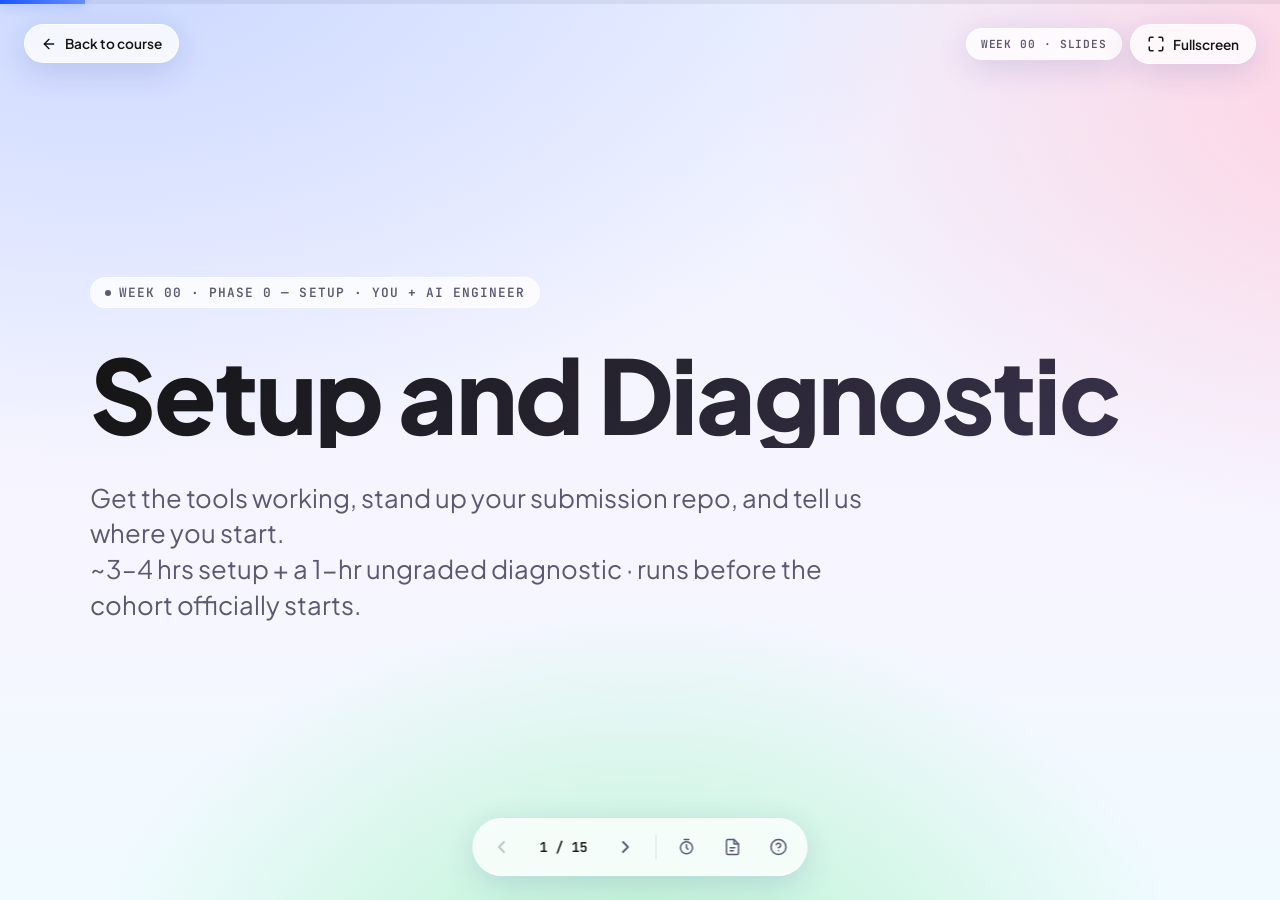
==== slides/week-00.html @ 0e0d4ec9 "Update asset version to 24 across all files for cache busting and enhance token management in auth.j" ====
<!DOCTYPE html>
<html lang="en">
<head>
  <meta charset="UTF-8" />
  <meta name="viewport" content="width=device-width, initial-scale=1.0" />
  <title>Week 0 · Setup and Diagnostic — AI FDE Class</title>
  <link rel="preconnect" href="https://fonts.googleapis.com" />
  <link rel="preconnect" href="https://fonts.gstatic.com" crossorigin />
  <link href="https://fonts.googleapis.com/css2?family=Plus+Jakarta+Sans:wght@200;300;400;500;600;700;800&family=JetBrains+Mono:wght@400;500;600;700&display=swap" rel="stylesheet" />
  <link rel="stylesheet" href="slides.css?v=24" />
</head>
<body data-week-num="0" data-deck-title="Week 00 · Slides">
  <div class="deck">

    <section class="slide title" data-notes="This is the pre-cohort setup session. Keep it calm and practical. The goal is that nobody walks into Week 1 with a broken laptop. Tell them this is the one week where 'I am stuck on install' is exactly the right thing to raise loudly. Have the AI Engineer on the call to unblock environment issues live. Set the expectation: about 3 to 4 hours of setup, plus a 1 hour ungraded diagnostic.">
      <div class="slide-content">
        <span class="eyebrow"><span class="eyebrow-dot"></span> Week 00 · Phase 0 — Setup · You + AI Engineer</span>
        <h1>Setup and Diagnostic</h1>
        <p class="subtitle">Get the tools working, stand up your submission repo, and tell us where you start.</p>
        <p class="subtitle">~3–4 hrs setup + a 1-hr ungraded diagnostic · runs before the cohort officially starts.</p>
      </div>
    </section>

    <section class="slide quote" data-notes="Land this as the framing for the whole course, not just today. An FDE's work is read by people who were not in the room when it was written. That is why we set up a public repo on day zero. Everything you ship this course lands somewhere a reviewer can open without you there. Make the point that setup is not busywork; a broken environment is the single most common way to lose the first real week.">
      <div class="slide-content">
        <span class="eyebrow hook-eyebrow"><span class="eyebrow-dot"></span> The mindset</span>
        <p class="pull-quote">Your work lives in the open, where someone can read it without you in the room.</p>
        <p class="pull-quote-cite">— how an FDE actually ships</p>
      </div>
    </section>

    <section class="slide" data-notes="State what done looks like by the end of Week 0. These are concrete and checkable. Anchor the session on them. Emphasise that this week is deliberately light: we only install what the early weeks need. Conductor, the MCP SDK, the vector store, and N8N come later, just before the weeks that use them, so nobody drowns in setup now.">
      <div class="slide-content">
        <span class="eyebrow">By the end of Week 0</span>
        <h2>You will have</h2>
        <ul class="big-list">
          <li>A public <strong>training-ai-fde</strong> repo that is your submission home for all 12 weeks.</li>
          <li>VS Code as your hub, with Git, Python, and Node pulled in by its extensions and prompts.</li>
          <li>Claude in both surfaces — the <strong>Desktop app</strong> and the <strong>Claude Code extension</strong> — on the program's Claude Pro account.</li>
          <li>Any API key you create in an env var, kept out of version control.</li>
          <li>Your own free Google, AWS, and Cloudflare logins confirmed.</li>
        </ul>
      </div>
    </section>

    <section class="slide" data-notes="Walk the agenda. Total session is short; most of the time is hands-on install with you and the AI Engineer unblocking. Do the repo first because every later step and every weekly submission hangs off it. Save the last 15 minutes for the diagnostic brief and questions.">
      <div class="slide-content">
        <span class="eyebrow">Today</span>
        <h2>Agenda</h2>
        <ol class="numbered-list">
          <li>Your submission repo — public training-ai-fde</li>
          <li>Core tools, installed in order</li>
          <li>Keeping your API key out of git</li>
          <li>What gets provisioned later</li>
          <li>The setup checklist</li>
          <li>The ungraded diagnostic</li>
        </ol>
      </div>
    </section>

    <section class="slide demo" data-notes="Do this live. Create a repo on screen so they can follow exactly. Stress the three settings: the name is exactly training-ai-fde in lowercase, visibility is Public, and tick initialize with a README. Show the resulting URL pattern github.com slash username slash training-ai-fde, and show the example repo akmalakhpah slash training-ai-fde. Remind them to turn on two-factor auth, which GitHub requires. This repo is the single most important thing they leave today with.">
      <div class="slide-content">
        <span class="eyebrow demo-eyebrow"><span class="eyebrow-dot"></span> Live · do it now</span>
        <h2>Step 1 — your submission repo</h2>
        <div class="demo-card">
          <ul class="big-list">
            <li>Account at github.com/signup — professional username, verify your email.</li>
            <li>2FA on: Settings → Password and authentication, via an authenticator app (Authy, Google Authenticator, 1Password).</li>
            <li>github.com/new: name <strong>training-ai-fde</strong> (lowercase), visibility <span class="success">Public</span>, init with a README.</li>
            <li>URL: github.com/&lt;your-username&gt;/training-ai-fde — e.g. github.com/akmalakhpah/training-ai-fde</li>
            <li>Send the program your repo URL in the onboarding form.</li>
          </ul>
        </div>
      </div>
    </section>

    <section class="slide" data-notes="Explain how submission works for the rest of the course. One folder per week keeps twelve weeks of work readable. The README is an index that links to each week. To submit means push the work and share the link, which might be a file, a folder, a pull request, or a release tag depending on the week. If a deliverable is ever genuinely sensitive, they raise it with the team rather than flipping the whole repo private.">
      <div class="slide-content">
        <span class="eyebrow">How you submit, every week</span>
        <h2>One repo, one folder per week</h2>
        <ul class="big-list">
          <li>Folders: week-00, week-01, week-02 … week-12.</li>
          <li>README is the index — link each week from it.</li>
          <li>Submit = push the work, then share the link — a file, a folder, a pull request, or a release tag, as each week specifies.</li>
          <li>Public forces clean commits, readable READMEs, and honest history from day one.</li>
          <li>Sensitive deliverable? Raise it with the team; do not make the repo private.</li>
        </ul>
      </div>
    </section>

    <section class="slide" data-notes="Frame the tool list before the walkthrough. The big idea: you download only TWO apps by hand — VS Code and Claude Desktop. Everything else is pulled in from inside VS Code; its extensions and prompts install Git, Python, and Node, so nobody is chasing installers across five websites. Be clear about who pays for what: the program provides ONE thing — a Claude Pro subscription for the full ~4-month course, which signs them into BOTH Claude Desktop and the Claude Code extension. Everything else is on a free account they create themselves: Google + Gemini, free-tier AWS, free-tier Cloudflare, and (for the API-building weeks) their own free Anthropic API key. Because these are their own accounts there are no central spending caps, so they should stay on free tiers and watch their usage. On Windows, point them at WSL2 for the command-line tools and have the AI Engineer help anyone who needs it.">
      <div class="slide-content">
        <span class="eyebrow">Two apps by hand · VS Code pulls in the rest</span>
        <h2>The Week 0 toolchain</h2>
        <div class="cols">
          <div class="col">
            <h3>You set up (free)</h3>
            <ul>
              <li>VS Code — the hub you download</li>
              <li>Extensions: Claude Code, Python, (Win) WSL</li>
              <li>Git, Python 3.12+, Node — installed via VS Code</li>
              <li>GitHub, Google + Gemini accounts</li>
              <li>Free-tier AWS &amp; Cloudflare</li>
            </ul>
          </div>
          <div class="col">
            <h3 class="success">Program provides</h3>
            <ul>
              <li>Claude Pro account</li>
              <li>For the full course (~4 months)</li>
              <li>Signs you into Claude Desktop + Claude Code</li>
              <li>That's it — everything else is your own free account</li>
            </ul>
          </div>
        </div>
      </div>
    </section>

    <section class="slide demo" data-notes="Install live, in this order, and have everyone verify each step before moving on. VS Code first — open the integrated terminal and add the extensions (Claude Code, Python, WSL on Windows). Claude: download Claude Desktop and sign in with the program Claude Pro account; sign the Claude Code extension into the SAME account (no API key — it authenticates by login), then ask it what files are in the repo. Git: open the Source Control panel and follow the Install Git prompt (macOS pops the Xcode Command Line Tools installer), set user.name and user.email, then sign in to GitHub from VS Code's Accounts menu. Python: open a .py file and let the Python extension install it; python3 --version shows 3.12+. Node: node --version shows v20+. Do not let anyone fall behind silently — call for a thumbs-up after each tool.">
      <div class="slide-content">
        <span class="eyebrow demo-eyebrow"><span class="eyebrow-dot"></span> Live · install in order</span>
        <h2>Step 2 — core tools</h2>
        <div class="demo-card">
          <ol class="numbered-list">
            <li>VS Code → open the integrated terminal (Ctrl+`); add the Claude Code, Python, + (Windows) WSL extensions.</li>
            <li>Claude → install Claude Desktop, sign the Desktop app + Claude Code extension into the Pro account, ask it about your repo.</li>
            <li>Git → Source Control panel's <strong>Install Git</strong> prompt, <span class="code-inline">git config --global user.name / user.email</span>, then Accounts → Sign in to GitHub.</li>
            <li>Python → open a .py file, let the extension install it; <span class="code-inline">python3 --version</span> (3.12+).</li>
            <li>Node → <span class="code-inline">node --version</span> (v20+), <span class="code-inline">npm --version</span>.</li>
          </ol>
        </div>
      </div>
    </section>

    <section class="slide" data-notes="Reinforce the hub idea with the links. You download only TWO apps by hand — VS Code and Claude Desktop. Everything in the right column is pulled in from inside VS Code: Git via the Source Control Install-Git prompt (or Xcode Command Line Tools on macOS), Python via the Python extension, GitHub via the Accounts sign-in. Node is the one runtime without an in-editor prompt, so grab the LTS from nodejs.org or let Claude Code install it from the terminal. The Anthropic API key is later, only for the API-building weeks. These same URLs are in the week-0 detail doc.">
      <div class="slide-content">
        <span class="eyebrow">Two by hand · the rest via VS Code</span>
        <h2>Where to get each tool</h2>
        <div class="cols">
          <div class="col">
            <h3>Download yourself</h3>
            <ul>
              <li>VS Code — code.visualstudio.com/download</li>
              <li>Claude Desktop — claude.ai/download</li>
              <li>Node.js LTS v20+ — nodejs.org/en/download</li>
              <li>Anthropic API (later) — console.anthropic.com</li>
            </ul>
          </div>
          <div class="col">
            <h3 class="success">Pulled in by VS Code</h3>
            <ul>
              <li>Claude Code — Extensions panel, sign in</li>
              <li>Git — Source Control → Install Git prompt</li>
              <li>Python 3.12+ — the Python extension installs it</li>
              <li>GitHub — Accounts menu → Sign in to GitHub</li>
            </ul>
          </div>
        </div>
      </div>
    </section>

    <section class="slide" data-notes="This is a real FDE habit, not a formality. Claude Code itself needs no key — it logs in with the Claude Pro account. But the API-building weeks need an Anthropic API key, which each intern creates on their own free Anthropic account, and a leaked key is a security and cost problem on their own bill. Show them how to put any key in an environment variable: export ANTHROPIC_API_KEY in zshrc on macOS, or System Environment Variables on Windows. Make the rule blunt: a key committed to a public repo is a setup failure. If it ever lands in git history, tell the team and rotate immediately. This pairs with the public repo: public plus a committed key equals a leak.">
      <div class="slide-content">
        <span class="eyebrow">Do not leak your key</span>
        <h2>Secrets stay out of git</h2>
        <ul class="big-list">
          <li>Claude Code needs no key — it logs in with your Claude Pro account.</li>
          <li>API-building weeks only: make your own free key at console.anthropic.com, store it in an env var, never in a file.</li>
          <li>macOS: <span class="code-inline">export ANTHROPIC_API_KEY="..."</span> in ~/.zshrc; verify <span class="code-inline">echo $ANTHROPIC_API_KEY</span>.</li>
          <li>Windows: System → Environment Variables (or setx).</li>
          <li class="danger">A key committed to a public repo is a setup failure.</li>
          <li>If it lands in git history: rotate the key immediately, tell the team.</li>
        </ul>
      </div>
    </section>

    <section class="slide" data-notes="These are accounts the interns create themselves — the program does not provision them, so there are no central spending caps; stay on the free tiers and watch your own usage. Google: a free personal Google account is fine; confirm Docs, Sheets, and Slides open and Gemini is in the side panel — used from Week 2 for the non-technical data view and heavily from Week 8 onward. AWS and Cloudflare: just confirm you can log in now; the AWS CLI and Wrangler come later. They build on only one of the two for Week 3, their choice, but should create and log into both today. Finally, confirm the Week 1 training repo clones so access problems surface now, not on Day 1.">
      <div class="slide-content">
        <span class="eyebrow">Create these yourself · free tiers</span>
        <h2>Your own accounts</h2>
        <div class="cols">
          <div class="col">
            <h3>Google + Gemini</h3>
            <ul>
              <li>A free Google account is fine.</li>
              <li>Docs, Sheets, Slides open; Gemini in the side panel.</li>
              <li>Used from Week 2, heavily from Week 8.</li>
            </ul>
          </div>
          <div class="col">
            <h3>AWS · Cloudflare · repo</h3>
            <ul>
              <li>AWS — console.aws.amazon.com (free tier).</li>
              <li>Cloudflare — dash.cloudflare.com (free tier).</li>
              <li>Build on only one for Week 3 — log into both now.</li>
              <li>Confirm the Week 1 training repo clones.</li>
            </ul>
          </div>
        </div>
      </div>
    </section>

    <section class="slide" data-notes="Set expectations about what they should NOT install today. To keep Week 0 light, three things arrive just before they are needed: the vector store before Week 5, Conductor and the MCP SDK before Week 6, and N8N before Week 7. If an eager intern installs N8N now, it is wasted effort and may drift out of date. The principle mirrors the course design: tools are introduced in sequence, not all at once.">
      <div class="slide-content">
        <span class="eyebrow">Not yet — on purpose</span>
        <h2>Provisioned later</h2>
        <div class="cols">
          <div class="col">
            <h3>Comes later</h3>
            <ul>
              <li>Vector store → before Week 5</li>
              <li>Conductor + MCP SDK → before Week 6</li>
              <li>N8N → before Week 7</li>
            </ul>
          </div>
          <div class="col">
            <h3>Why</h3>
            <ul>
              <li>Keeps Week 0 light.</li>
              <li>Tools land when you have real work for them.</li>
              <li>Nothing drifts out of date before you use it.</li>
            </ul>
          </div>
        </div>
      </div>
    </section>

    <section class="slide" data-notes="Walk the checklist as a self-service gate. Anyone who can tick every box is ready for Week 1. Ask each intern to verify by running the check, not by assuming. The most common silent failures are: repo accidentally private, GitHub sign-in not actually completed in VS Code, and Node missing so the Claude Code engine will not run. Confirm your own free logins to Google + Gemini, AWS, and Cloudflare now, even though the heavy use comes later, so access problems surface today.">
      <div class="slide-content">
        <span class="eyebrow">Are you ready for Week 1?</span>
        <h2>Setup checklist</h2>
        <ul class="big-list">
          <li>Public training-ai-fde repo, README + week folders, URL sent.</li>
          <li>VS Code installed; Git, GitHub sign-in, Python 3.12+, Node v20+ verified.</li>
          <li>Claude Desktop + Claude Code extension signed in with your Claude Pro account; Claude Code answers about your repo.</li>
          <li>Your own free Google + Gemini, AWS, and Cloudflare logins confirmed.</li>
          <li>Week 1 training repo clones successfully.</li>
          <li>Later, when a week needs the Claude API: your own Anthropic key in an env var, not committed.</li>
        </ul>
      </div>
    </section>

    <section class="slide" data-notes="Brief the diagnostic. Stress hard that it is ungraded calibration, not a gate. We use it to see where the cohort really starts so the early weeks can flex. It is a short coding warm-up plus two or three questions on GitHub, the command line, and reading an unfamiliar function. They commit it to a week-00 folder and share the link, which exercises the whole setup-to-submission loop once before Week 1 depends on it. Reassure the nervous ones: getting things wrong here costs nothing and helps us teach better.">
      <div class="slide-content">
        <span class="eyebrow">About 1 hour · ungraded</span>
        <h2>The diagnostic</h2>
        <ul class="big-list">
          <li>A small coding warm-up: a function plus a couple of test cases.</li>
          <li>A GitHub operation: branch and commit.</li>
          <li>A command-line task: navigate, run a script, read an env var.</li>
          <li>Read an unfamiliar function: what it does, what would break it.</li>
          <li>Commit to <strong>week-00/</strong> and share the link.</li>
        </ul>
      </div>
    </section>

    <section class="slide recap" data-notes="Recap in three lines and send them off with momentum. Reinforce: the repo is the spine of the whole course, a clean environment protects your first real week, and the diagnostic just helps us meet you where you are. Tell them exactly when Week 1 opens and that the AI Engineer is available between now and then for any install they could not finish. Then preview Week 1 so they arrive ready.">
      <div class="slide-content">
        <span class="eyebrow recap-eyebrow"><span class="eyebrow-dot"></span> Recap</span>
        <h2>If you remember three things</h2>
        <div class="recap-card">
          <ul class="big-list">
            <li>Your public training-ai-fde repo is where every week is submitted.</li>
            <li>A verified environment is what protects your first real week.</li>
            <li>The diagnostic is calibration — it cannot hurt you.</li>
          </ul>
          <div class="next-up">
            <div>
              <div class="label">Next week</div>
              <div class="title">Week 01 · From Coursework to Production — how code actually ships and survives.</div>
            </div>
          </div>
        </div>
      </div>
    </section>

  </div>
  <script src="../config.js?v=24"></script>
  <script src="slides.js?v=24"></script>
</body>
</html>
---- slides/slides.css ----
/* =========================================================
   Slide deck — Glassmorphism, fullscreen-friendly
   ========================================================= */

:root {
  --color-primary: #1856FF;
  --color-primary-soft: rgba(24, 86, 255, 0.14);
  --color-primary-glow: rgba(24, 86, 255, 0.4);
  --color-secondary: #3A344E;
  --color-success: #07CA6B;
  --color-warning: #E89558;
  --color-danger: #EA2143;
  --color-surface: #FFFFFF;
  --color-text: #141414;
  --color-text-muted: #5B5870;
  --color-text-subtle: #8A879A;

  --glass-bg: rgba(255, 255, 255, 0.55);
  --glass-bg-strong: rgba(255, 255, 255, 0.78);
  --glass-bg-soft: rgba(255, 255, 255, 0.35);
  --glass-border: rgba(255, 255, 255, 0.7);
  --glass-shadow: 0 8px 32px rgba(31, 38, 135, 0.14);
  --glass-shadow-lg: 0 16px 48px rgba(31, 38, 135, 0.2);
  --glass-blur: 22px;

  --radius-sm: 4px;
  --radius-md: 8px;
  --radius-lg: 16px;
  --radius-xl: 24px;
  --radius-pill: 999px;

  --font-sans: "Plus Jakarta Sans", -apple-system, BlinkMacSystemFont, "Segoe UI", sans-serif;
  --font-mono: "JetBrains Mono", ui-monospace, SFMono-Regular, Menlo, monospace;

  --ease-out: cubic-bezier(0.22, 1, 0.36, 1);
}

/* Base */

*,
*::before,
*::after {
  box-sizing: border-box;
}

html,
body {
  margin: 0;
  padding: 0;
  width: 100%;
  height: 100%;
  overflow: hidden;
  font-family: var(--font-sans);
  color: var(--color-text);
  -webkit-font-smoothing: antialiased;
  -moz-osx-font-smoothing: grayscale;
}

body {
  background:
    radial-gradient(1400px 900px at 8% -8%, #c9d6ff 0%, transparent 60%),
    radial-gradient(1200px 800px at 110% 10%, #ffd2e2 0%, transparent 55%),
    radial-gradient(1000px 700px at 50% 110%, #b8f3d0 0%, transparent 55%),
    linear-gradient(180deg, #eef2ff 0%, #f7f5ff 60%, #f0fbff 100%);
  background-attachment: fixed;
}

/* =========================================================
   Deck container + slides
   ========================================================= */

.deck {
  position: relative;
  width: 100vw;
  height: 100vh;
  overflow: hidden;
  transition: height 240ms var(--ease-out);
}

body.notes-visible .deck {
  height: 70vh;
}

.slide {
  position: absolute;
  inset: 0;
  display: flex;
  align-items: center;
  justify-content: center;
  padding: clamp(2rem, 5vw, 5rem);
  opacity: 0;
  visibility: hidden;
  transform: translateY(8px);
  transition: opacity 280ms var(--ease-out), transform 280ms var(--ease-out), visibility 0s linear 280ms;
  overflow: auto;
}

.slide.active {
  opacity: 1;
  visibility: visible;
  transform: translateY(0);
  transition: opacity 320ms var(--ease-out), transform 320ms var(--ease-out), visibility 0s linear 0s;
}

.slide-content {
  width: 100%;
  max-width: 1100px;
  margin: 0 auto;
}

/* Eyebrow label */

.eyebrow {
  display: inline-flex;
  align-items: center;
  gap: 8px;
  padding: 6px 14px;
  border-radius: var(--radius-pill);
  background: var(--glass-bg-strong);
  -webkit-backdrop-filter: blur(var(--glass-blur));
  backdrop-filter: blur(var(--glass-blur));
  border: 1px solid var(--glass-border);
  font-family: var(--font-mono);
  font-size: clamp(0.7rem, 1vw, 0.85rem);
  text-transform: uppercase;
  letter-spacing: 0.08em;
  color: var(--color-text-muted);
  font-weight: 600;
  margin-bottom: clamp(1rem, 2.5vw, 2rem);
}

.eyebrow.demo-eyebrow {
  background: linear-gradient(135deg, var(--color-warning), #ffb37a);
  color: white;
  border-color: transparent;
}

.eyebrow.recap-eyebrow {
  background: linear-gradient(135deg, var(--color-success), #4be09a);
  color: white;
  border-color: transparent;
}

.eyebrow.hook-eyebrow {
  background: linear-gradient(135deg, var(--color-primary), #6a8dff);
  color: white;
  border-color: transparent;
}

.eyebrow-dot {
  width: 6px;
  height: 6px;
  border-radius: 50%;
  background: currentColor;
}

/* Typography */

.slide h1 {
  font-size: clamp(2.5rem, 6vw, 5rem);
  font-weight: 800;
  line-height: 1.05;
  margin: 0 0 clamp(0.75rem, 2vw, 1.5rem);
  letter-spacing: -0.02em;
  background: linear-gradient(135deg, var(--color-text) 0%, var(--color-secondary) 100%);
  -webkit-background-clip: text;
  background-clip: text;
  -webkit-text-fill-color: transparent;
}

.slide h2 {
  font-size: clamp(1.75rem, 4vw, 3.25rem);
  font-weight: 700;
  line-height: 1.1;
  margin: 0 0 clamp(1rem, 2.5vw, 2rem);
  letter-spacing: -0.015em;
  color: var(--color-text);
}

.slide h3 {
  font-size: clamp(1.25rem, 2.4vw, 1.75rem);
  font-weight: 700;
  margin: 0 0 0.5rem;
  color: var(--color-text);
}

.slide p {
  font-size: clamp(1.05rem, 1.6vw, 1.4rem);
  line-height: 1.55;
  color: var(--color-text);
  margin: 0 0 1rem;
}

.slide .subtitle {
  font-size: clamp(1.2rem, 2vw, 1.75rem);
  color: var(--color-text-muted);
  font-weight: 400;
  line-height: 1.4;
  max-width: 800px;
  margin: 0;
}

/* Title slide */

.slide.title {
  text-align: left;
}

.slide.title h1 {
  font-size: clamp(3rem, 8vw, 6.5rem);
  margin-bottom: clamp(1rem, 2.5vw, 2rem);
}

/* Lists */

.big-list {
  list-style: none;
  padding: 0;
  margin: 0;
  display: flex;
  flex-direction: column;
  gap: clamp(0.5rem, 1.5vw, 1rem);
}

.big-list li {
  font-size: clamp(1.1rem, 2vw, 1.65rem);
  line-height: 1.4;
  padding: clamp(0.75rem, 1.5vw, 1.25rem) clamp(1rem, 2vw, 1.5rem);
  padding-left: clamp(2.25rem, 4vw, 3.25rem);
  border-radius: var(--radius-md);
  background: var(--glass-bg);
  -webkit-backdrop-filter: blur(var(--glass-blur));
  backdrop-filter: blur(var(--glass-blur));
  border: 1px solid var(--glass-border);
  color: var(--color-text);
  position: relative;
}

.big-list li::before {
  content: "";
  position: absolute;
  left: clamp(1rem, 2vw, 1.5rem);
  top: clamp(1.3rem, 2.5vw, 2.05rem);
  width: 8px;
  height: 8px;
  border-radius: 50%;
  background: var(--color-primary);
  box-shadow: 0 0 12px var(--color-primary-glow);
}

.numbered-list {
  list-style: none;
  padding: 0;
  margin: 0;
  counter-reset: step;
  display: flex;
  flex-direction: column;
  gap: clamp(0.5rem, 1.5vw, 1rem);
}

.numbered-list li {
  counter-increment: step;
  font-size: clamp(1.05rem, 1.8vw, 1.5rem);
  line-height: 1.45;
  padding: clamp(0.75rem, 1.5vw, 1.25rem) clamp(1rem, 2vw, 1.5rem) clamp(0.75rem, 1.5vw, 1.25rem) clamp(3.25rem, 6vw, 4.5rem);
  border-radius: var(--radius-md);
  background: var(--glass-bg);
  -webkit-backdrop-filter: blur(var(--glass-blur));
  backdrop-filter: blur(var(--glass-blur));
  border: 1px solid var(--glass-border);
  position: relative;
}

.numbered-list li::before {
  content: counter(step, decimal-leading-zero);
  position: absolute;
  left: clamp(1rem, 2vw, 1.5rem);
  top: 50%;
  transform: translateY(-50%);
  font-family: var(--font-mono);
  font-weight: 700;
  font-size: clamp(1rem, 1.6vw, 1.35rem);
  color: var(--color-primary);
}

/* Two columns */

.cols {
  display: grid;
  grid-template-columns: 1fr 1fr;
  gap: clamp(1rem, 2.5vw, 2rem);
}

.col {
  padding: clamp(1.25rem, 2.5vw, 2rem);
  border-radius: var(--radius-lg);
  background: var(--glass-bg);
  -webkit-backdrop-filter: blur(var(--glass-blur));
  backdrop-filter: blur(var(--glass-blur));
  border: 1px solid var(--glass-border);
  box-shadow: var(--glass-shadow);
}

.col h3 {
  color: var(--color-primary);
  margin-bottom: clamp(0.75rem, 1.5vw, 1.25rem);
  font-family: var(--font-mono);
  font-size: clamp(0.85rem, 1.4vw, 1rem);
  text-transform: uppercase;
  letter-spacing: 0.06em;
}

.col h3.danger {
  color: var(--color-danger);
}

.col h3.success {
  color: var(--color-success);
}

.col ul {
  list-style: none;
  padding: 0;
  margin: 0;
}

.col ul li {
  font-size: clamp(0.95rem, 1.5vw, 1.2rem);
  line-height: 1.5;
  padding: 0.5rem 0 0.5rem 1.25rem;
  position: relative;
  border-bottom: 1px solid rgba(0, 0, 0, 0.06);
}

.col ul li:last-child {
  border-bottom: none;
}

.col ul li::before {
  content: "→";
  position: absolute;
  left: 0;
  color: var(--color-primary);
  font-weight: 700;
}

/* Pull quote */

.slide.quote .slide-content {
  text-align: center;
}

.pull-quote {
  font-size: clamp(2rem, 5vw, 4rem);
  font-weight: 700;
  line-height: 1.2;
  letter-spacing: -0.02em;
  margin: 0 auto;
  max-width: 1000px;
  background: linear-gradient(135deg, var(--color-primary) 0%, var(--color-secondary) 100%);
  -webkit-background-clip: text;
  background-clip: text;
  -webkit-text-fill-color: transparent;
}

.pull-quote-cite {
  font-family: var(--font-mono);
  font-size: clamp(0.85rem, 1.2vw, 1rem);
  text-transform: uppercase;
  letter-spacing: 0.08em;
  color: var(--color-text-subtle);
  margin-top: clamp(1.5rem, 3vw, 2.5rem);
}

/* Stat callouts */

.stat-grid {
  display: grid;
  grid-template-columns: repeat(3, 1fr);
  gap: clamp(0.75rem, 2vw, 1.5rem);
  margin-top: clamp(1rem, 2vw, 1.5rem);
}

.stat {
  padding: clamp(1rem, 2vw, 1.5rem);
  border-radius: var(--radius-lg);
  background: var(--glass-bg);
  -webkit-backdrop-filter: blur(var(--glass-blur));
  backdrop-filter: blur(var(--glass-blur));
  border: 1px solid var(--glass-border);
  text-align: center;
}

.stat-value {
  font-family: var(--font-mono);
  font-size: clamp(2rem, 5vw, 3.5rem);
  font-weight: 700;
  color: var(--color-primary);
  line-height: 1;
  margin: 0 0 0.5rem;
}

.stat-label {
  font-size: clamp(0.85rem, 1.4vw, 1.1rem);
  color: var(--color-text-muted);
  margin: 0;
}

/* Code / demo */

.slide.demo {
  background: linear-gradient(180deg, transparent 0%, rgba(232, 149, 88, 0.06) 100%);
}

.demo-card {
  padding: clamp(1.5rem, 3vw, 2.5rem);
  border-radius: var(--radius-xl);
  background: var(--glass-bg-strong);
  -webkit-backdrop-filter: blur(var(--glass-blur));
  backdrop-filter: blur(var(--glass-blur));
  border: 1px solid var(--glass-border);
  box-shadow: var(--glass-shadow-lg);
}

.code-block {
  font-family: var(--font-mono);
  font-size: clamp(0.85rem, 1.4vw, 1.15rem);
  background: rgba(20, 20, 30, 0.92);
  color: #e5e9ff;
  padding: clamp(1rem, 2vw, 1.5rem);
  border-radius: var(--radius-md);
  overflow-x: auto;
  line-height: 1.55;
  margin: 0;
  white-space: pre;
}

/* Inline code — for short commands sitting inside a sentence/bullet */
.code-inline {
  font-family: var(--font-mono);
  font-size: 0.85em;
  background: rgba(20, 20, 30, 0.9);
  color: #e5e9ff;
  padding: 0.1em 0.45em;
  border-radius: 6px;
  white-space: nowrap;
}

/* Click-to-copy affordance — every code element is copyable */
.code-inline,
.code-block {
  cursor: pointer;
  transition: background 0.12s ease, box-shadow 0.12s ease;
}

.code-inline:hover {
  background: rgba(45, 45, 64, 0.95);
}

.code-block:hover {
  background: rgba(30, 30, 46, 0.96);
}

.code-inline.copied,
.code-block.copied {
  box-shadow: 0 0 0 2px var(--color-success);
}

.copy-toast {
  position: fixed;
  z-index: 1000;
  transform: translate(-50%, -130%);
  background: var(--color-success);
  color: #04200f;
  font-family: var(--font-sans);
  font-size: 0.78rem;
  font-weight: 700;
  letter-spacing: 0.01em;
  padding: 4px 10px;
  border-radius: 8px;
  white-space: nowrap;
  pointer-events: none;
  opacity: 0;
  box-shadow: 0 6px 20px rgba(0, 0, 0, 0.3);
  transition: opacity 0.15s ease, transform 0.15s ease;
}

.copy-toast.visible {
  opacity: 1;
  transform: translate(-50%, -160%);
}

/* Recap card */

.slide.recap {
  background: linear-gradient(180deg, transparent 0%, rgba(7, 202, 107, 0.05) 100%);
}

.recap-card {
  padding: clamp(1.5rem, 3vw, 2.5rem);
  border-radius: var(--radius-xl);
  background: var(--glass-bg-strong);
  -webkit-backdrop-filter: blur(var(--glass-blur));
  backdrop-filter: blur(var(--glass-blur));
  border: 1px solid var(--glass-border);
  box-shadow: var(--glass-shadow-lg);
}

.next-up {
  margin-top: clamp(1rem, 2vw, 1.5rem);
  padding: clamp(1rem, 2vw, 1.5rem);
  border-radius: var(--radius-lg);
  background: var(--color-primary);
  color: white;
  display: flex;
  align-items: center;
  gap: 1rem;
  box-shadow: 0 8px 24px var(--color-primary-glow);
}

.next-up .label {
  font-family: var(--font-mono);
  font-size: clamp(0.7rem, 1vw, 0.85rem);
  text-transform: uppercase;
  letter-spacing: 0.08em;
  opacity: 0.85;
}

.next-up .title {
  font-size: clamp(1rem, 1.8vw, 1.4rem);
  font-weight: 700;
}

/* =========================================================
   Top progress bar
   ========================================================= */

.progress-bar {
  position: fixed;
  top: 0;
  left: 0;
  right: 0;
  height: 4px;
  background: rgba(0, 0, 0, 0.06);
  z-index: 20;
}

.progress-fill {
  height: 100%;
  background: linear-gradient(90deg, var(--color-primary), #6a8dff);
  transition: width 280ms var(--ease-out);
  box-shadow: 0 0 12px var(--color-primary-glow);
}

/* =========================================================
   Controls bar (bottom)
   ========================================================= */

.controls {
  position: fixed;
  bottom: clamp(1rem, 2vw, 1.5rem);
  left: 50%;
  transform: translateX(-50%);
  display: flex;
  align-items: center;
  gap: 6px;
  padding: 8px;
  background: var(--glass-bg-strong);
  -webkit-backdrop-filter: blur(var(--glass-blur));
  backdrop-filter: blur(var(--glass-blur));
  border: 1px solid var(--glass-border);
  border-radius: var(--radius-pill);
  box-shadow: var(--glass-shadow);
  z-index: 25;
}

.ctrl-btn {
  width: 40px;
  height: 40px;
  border-radius: 50%;
  border: none;
  background: transparent;
  color: var(--color-text-muted);
  display: grid;
  place-items: center;
  cursor: pointer;
  transition: all 160ms var(--ease-out);
}

.ctrl-btn:hover {
  background: var(--color-primary-soft);
  color: var(--color-primary);
}

.ctrl-btn:disabled {
  opacity: 0.35;
  cursor: not-allowed;
}

.ctrl-btn:disabled:hover {
  background: transparent;
  color: var(--color-text-muted);
}

.ctrl-btn.active {
  background: var(--color-primary);
  color: white;
  box-shadow: 0 4px 12px var(--color-primary-glow);
}

.counter {
  font-family: var(--font-mono);
  font-size: 0.85rem;
  font-weight: 600;
  color: var(--color-text);
  padding: 0 12px;
  min-width: 60px;
  text-align: center;
}

.ctrl-divider {
  width: 1px;
  height: 24px;
  background: rgba(0, 0, 0, 0.1);
  margin: 0 4px;
}

/* =========================================================
   Top corner controls (back link, fullscreen)
   ========================================================= */

.top-corner {
  position: fixed;
  top: clamp(1rem, 2vw, 1.5rem);
  display: flex;
  align-items: center;
  gap: 8px;
  z-index: 25;
}

.top-corner.left {
  left: clamp(1rem, 2vw, 1.5rem);
}

.top-corner.right {
  right: clamp(1rem, 2vw, 1.5rem);
}

.corner-btn {
  display: inline-flex;
  align-items: center;
  gap: 8px;
  padding: 10px 16px;
  border-radius: var(--radius-pill);
  background: var(--glass-bg-strong);
  -webkit-backdrop-filter: blur(var(--glass-blur));
  backdrop-filter: blur(var(--glass-blur));
  border: 1px solid var(--glass-border);
  font-family: var(--font-sans);
  font-size: 0.85rem;
  font-weight: 600;
  color: var(--color-text);
  text-decoration: none;
  cursor: pointer;
  transition: all 160ms var(--ease-out);
  box-shadow: var(--glass-shadow);
}

.corner-btn:hover {
  background: white;
  transform: translateY(-1px);
  box-shadow: var(--glass-shadow-lg);
}

.deck-badge {
  display: inline-flex;
  align-items: center;
  gap: 8px;
  padding: 8px 14px;
  border-radius: var(--radius-pill);
  background: var(--glass-bg-strong);
  -webkit-backdrop-filter: blur(var(--glass-blur));
  backdrop-filter: blur(var(--glass-blur));
  border: 1px solid var(--glass-border);
  font-family: var(--font-mono);
  font-size: 0.7rem;
  font-weight: 600;
  text-transform: uppercase;
  letter-spacing: 0.08em;
  color: var(--color-text-muted);
  box-shadow: var(--glass-shadow);
}

/* =========================================================
   Speaker notes panel
   ========================================================= */

.notes-panel {
  position: fixed;
  bottom: 0;
  left: 0;
  right: 0;
  height: 30vh;
  padding: clamp(1.5rem, 3vw, 2.5rem) clamp(2rem, 5vw, 4rem) clamp(5rem, 6vw, 6rem);
  background: rgba(20, 20, 30, 0.96);
  -webkit-backdrop-filter: blur(20px);
  backdrop-filter: blur(20px);
  color: #e5e9ff;
  transform: translateY(100%);
  transition: transform 280ms var(--ease-out);
  z-index: 22;
  overflow-y: auto;
  border-top: 1px solid rgba(255, 255, 255, 0.1);
}

body.notes-visible .notes-panel {
  transform: translateY(0);
}

.notes-eyebrow {
  font-family: var(--font-mono);
  font-size: 0.7rem;
  text-transform: uppercase;
  letter-spacing: 0.08em;
  color: #8a8aaa;
  margin-bottom: 0.75rem;
}

.notes-content {
  font-size: clamp(0.95rem, 1.3vw, 1.1rem);
  line-height: 1.6;
  color: #e5e9ff;
}

.notes-content p {
  margin: 0 0 0.5rem;
  color: inherit;
  font-size: inherit;
}

.notes-empty {
  color: #6a6a8a;
  font-style: italic;
}

/* =========================================================
   Timer panel
   ========================================================= */

.timer-display {
  position: fixed;
  top: clamp(1rem, 2vw, 1.5rem);
  left: 50%;
  transform: translateX(-50%);
  padding: 8px 16px;
  border-radius: var(--radius-pill);
  background: var(--color-primary);
  color: white;
  font-family: var(--font-mono);
  font-size: 0.85rem;
  font-weight: 700;
  box-shadow: 0 4px 12px var(--color-primary-glow);
  z-index: 25;
  display: none;
}

.timer-display.visible {
  display: block;
}

/* =========================================================
   Help overlay
   ========================================================= */

.help-overlay {
  position: fixed;
  inset: 0;
  background: rgba(20, 20, 30, 0.7);
  -webkit-backdrop-filter: blur(8px);
  backdrop-filter: blur(8px);
  display: none;
  align-items: center;
  justify-content: center;
  z-index: 30;
  padding: 2rem;
}

.help-overlay.visible {
  display: flex;
}

.help-card {
  background: white;
  border-radius: var(--radius-xl);
  padding: 2rem 2.5rem;
  max-width: 480px;
  width: 100%;
  box-shadow: var(--glass-shadow-lg);
}

.help-card h3 {
  margin: 0 0 1.5rem;
  font-size: 1.5rem;
  font-weight: 700;
}

.help-card dl {
  margin: 0;
  display: grid;
  grid-template-columns: auto 1fr;
  gap: 0.75rem 1.5rem;
}

.help-card dt {
  font-family: var(--font-mono);
  font-size: 0.85rem;
  font-weight: 700;
  color: var(--color-primary);
  padding: 4px 10px;
  background: var(--color-primary-soft);
  border-radius: var(--radius-sm);
  justify-self: start;
}

.help-card dd {
  margin: 0;
  font-size: 0.95rem;
  color: var(--color-text-muted);
  align-self: center;
}

.help-card-close {
  margin-top: 1.5rem;
  padding: 10px 20px;
  background: var(--color-primary);
  color: white;
  border: none;
  border-radius: var(--radius-md);
  font-weight: 600;
  cursor: pointer;
  width: 100%;
}

/* =========================================================
   Schedule gate — when a deck's week is locked
   ========================================================= */

.gate-slide {
  display: flex;
  align-items: center;
  justify-content: center;
}

.gate-content {
  text-align: center;
  max-width: 720px;
}

.gate-icon {
  width: 112px;
  height: 112px;
  border-radius: 50%;
  margin: 0 auto clamp(1.25rem, 2.5vw, 2rem);
  background: linear-gradient(135deg, var(--color-primary-soft), rgba(106, 141, 255, 0.16));
  display: grid;
  place-items: center;
  color: var(--color-primary);
  box-shadow: inset 0 0 0 1px var(--glass-border);
}

.gate-content h1 {
  font-size: clamp(2rem, 4.5vw, 3.5rem);
}

.gate-date-line {
  display: inline-flex;
  align-items: center;
  gap: 10px;
  padding: 10px 18px;
  border-radius: var(--radius-pill);
  background: var(--glass-bg-strong);
  -webkit-backdrop-filter: blur(var(--glass-blur));
  backdrop-filter: blur(var(--glass-blur));
  border: 1px solid var(--glass-border);
  font-family: var(--font-mono);
  font-size: clamp(0.85rem, 1.2vw, 1rem);
  color: var(--color-text-muted);
  margin: clamp(1rem, 2vw, 1.5rem) auto;
}

.gate-date-line strong {
  color: var(--color-text);
  font-weight: 700;
}

.gate-back-btn {
  display: inline-flex;
  align-items: center;
  gap: 10px;
  margin-top: clamp(1.5rem, 3vw, 2rem);
  padding: 12px 24px;
  border-radius: var(--radius-pill);
  background: var(--color-primary);
  color: white;
  text-decoration: none;
  font-weight: 600;
  font-size: clamp(0.875rem, 1.2vw, 1rem);
  box-shadow: 0 4px 16px var(--color-primary-glow);
  transition: transform 160ms var(--ease-out), box-shadow 160ms var(--ease-out);
}

.gate-back-btn:hover {
  transform: translateY(-1px);
  box-shadow: 0 8px 24px var(--color-primary-glow);
  color: white;
}

/* Focus visible */
:focus-visible {
  outline: 2px solid var(--color-primary);
  outline-offset: 3px;
}

/* Mobile/small screens */
@media (max-width: 768px) {
  .cols,
  .stat-grid {
    grid-template-columns: 1fr;
  }

  .top-corner .corner-btn span {
    display: none;
  }
}

@media (prefers-reduced-motion: reduce) {
  *,
  *::before,
  *::after {
    transition: none !important;
  }
}
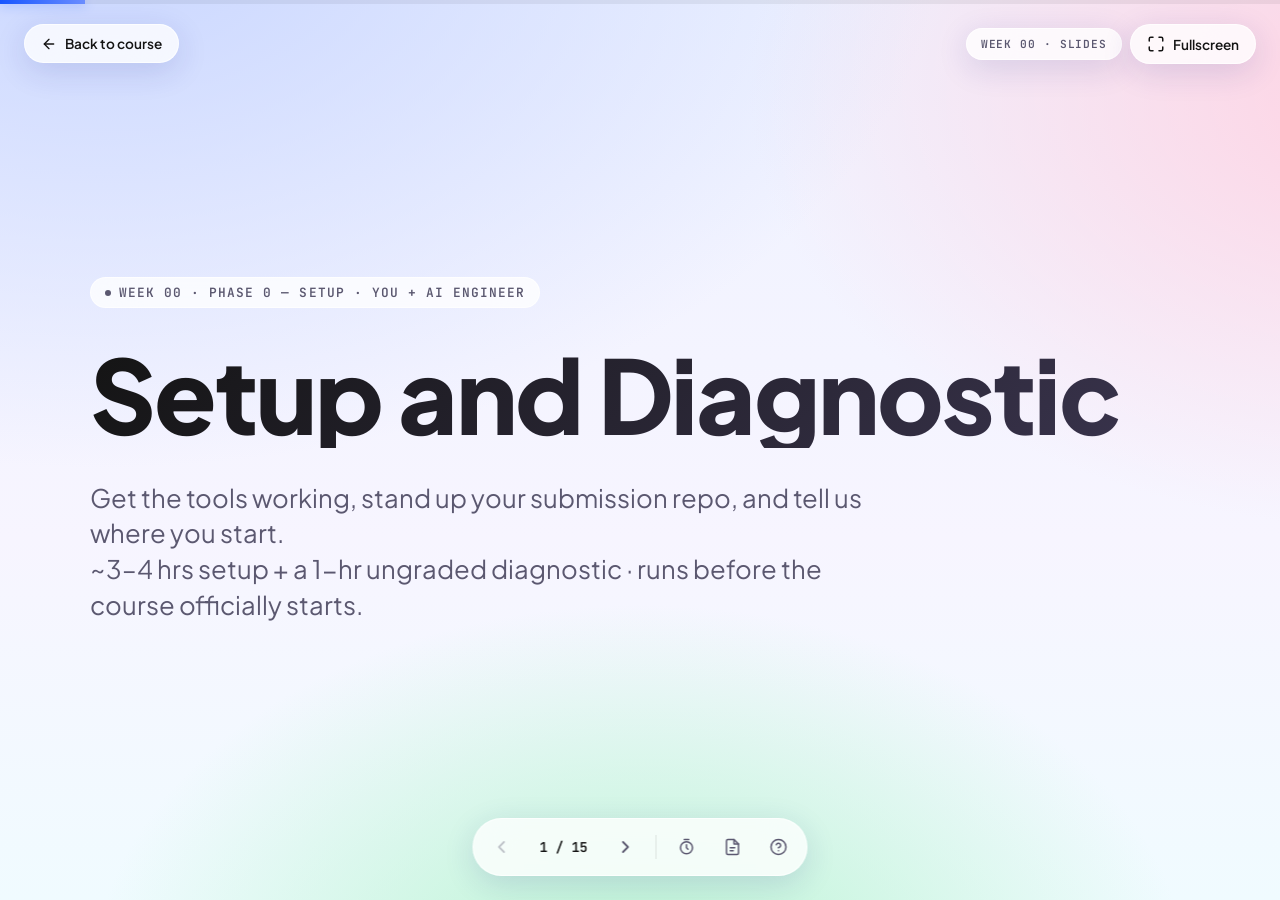
==== commit 4050aa68: "Refactor weekly details to enhance clarity and engagement - Updated language throughout the week doc" ====
--- a/slides/week-00.html
+++ b/slides/week-00.html
@@ -7,21 +7,22 @@
   <link rel="preconnect" href="https://fonts.googleapis.com" />
   <link rel="preconnect" href="https://fonts.gstatic.com" crossorigin />
   <link href="https://fonts.googleapis.com/css2?family=Plus+Jakarta+Sans:wght@200;300;400;500;600;700;800&family=JetBrains+Mono:wght@400;500;600;700&display=swap" rel="stylesheet" />
-  <link rel="stylesheet" href="slides.css?v=24" />
+  <script src="../version.js"></script>
+  <script>document.write('<link rel="stylesheet" href="slides.css?v=' + ASSET_V + '">');</script>
 </head>
 <body data-week-num="0" data-deck-title="Week 00 · Slides">
   <div class="deck">
 
-    <section class="slide title" data-notes="This is the pre-cohort setup session. Keep it calm and practical. The goal is that nobody walks into Week 1 with a broken laptop. Tell them this is the one week where 'I am stuck on install' is exactly the right thing to raise loudly. Have the AI Engineer on the call to unblock environment issues live. Set the expectation: about 3 to 4 hours of setup, plus a 1 hour ungraded diagnostic.">
+    <section class="slide title" data-notes="This is your pre-cohort setup session. Keep it calm and practical — the goal is that you do not walk into Week 1 with a broken laptop. This is the one week where 'I am stuck on install' is exactly the right thing to raise loudly, so do. The AI Engineer is around to unblock environment issues. Expect about 3 to 4 hours of setup, plus a 1 hour ungraded diagnostic.">
       <div class="slide-content">
         <span class="eyebrow"><span class="eyebrow-dot"></span> Week 00 · Phase 0 — Setup · You + AI Engineer</span>
         <h1>Setup and Diagnostic</h1>
         <p class="subtitle">Get the tools working, stand up your submission repo, and tell us where you start.</p>
-        <p class="subtitle">~3–4 hrs setup + a 1-hr ungraded diagnostic · runs before the cohort officially starts.</p>
-      </div>
-    </section>
-
-    <section class="slide quote" data-notes="Land this as the framing for the whole course, not just today. An FDE's work is read by people who were not in the room when it was written. That is why we set up a public repo on day zero. Everything you ship this course lands somewhere a reviewer can open without you there. Make the point that setup is not busywork; a broken environment is the single most common way to lose the first real week.">
+        <p class="subtitle">~3–4 hrs setup + a 1-hr ungraded diagnostic · runs before the course officially starts.</p>
+      </div>
+    </section>
+
+    <section class="slide quote" data-notes="This is the framing for the whole course, not just today. An FDE's work is read by people who were not in the room when it was written. That is why you set up a public repo on day zero — everything you ship this course lands somewhere a reviewer can open without you there. Setup is not busywork; a broken environment is the single most common way to lose your first real week.">
       <div class="slide-content">
         <span class="eyebrow hook-eyebrow"><span class="eyebrow-dot"></span> The mindset</span>
         <p class="pull-quote">Your work lives in the open, where someone can read it without you in the room.</p>
@@ -29,7 +30,7 @@
       </div>
     </section>
 
-    <section class="slide" data-notes="State what done looks like by the end of Week 0. These are concrete and checkable. Anchor the session on them. Emphasise that this week is deliberately light: we only install what the early weeks need. Conductor, the MCP SDK, the vector store, and N8N come later, just before the weeks that use them, so nobody drowns in setup now.">
+    <section class="slide" data-notes="Here is what done looks like by the end of Week 0 — concrete and checkable. This week is deliberately light: you only install what the early weeks need. Conductor, the MCP SDK, the vector store, and N8N come later, just before the weeks that use them, so you do not drown in setup now.">
       <div class="slide-content">
         <span class="eyebrow">By the end of Week 0</span>
         <h2>You will have</h2>
@@ -43,7 +44,7 @@
       </div>
     </section>
 
-    <section class="slide" data-notes="Walk the agenda. Total session is short; most of the time is hands-on install with you and the AI Engineer unblocking. Do the repo first because every later step and every weekly submission hangs off it. Save the last 15 minutes for the diagnostic brief and questions.">
+    <section class="slide" data-notes="Here is the plan. Most of your time goes into hands-on install, with the AI Engineer around to unblock you. Do the repo first, because every later step and every weekly submission hangs off it. The diagnostic brief comes at the end.">
       <div class="slide-content">
         <span class="eyebrow">Today</span>
         <h2>Agenda</h2>
@@ -58,7 +59,7 @@
       </div>
     </section>
 
-    <section class="slide demo" data-notes="Do this live. Create a repo on screen so they can follow exactly. Stress the three settings: the name is exactly training-ai-fde in lowercase, visibility is Public, and tick initialize with a README. Show the resulting URL pattern github.com slash username slash training-ai-fde, and show the example repo akmalakhpah slash training-ai-fde. Remind them to turn on two-factor auth, which GitHub requires. This repo is the single most important thing they leave today with.">
+    <section class="slide demo" data-notes="Do this now. Create the repo and get the three settings right: the name is exactly training-ai-fde in lowercase, visibility is Public, and tick initialize with a README. Your URL will follow the pattern github.com slash username slash training-ai-fde — for example github.com slash akmalakhpah slash training-ai-fde. Turn on two-factor auth, which GitHub requires. This repo is the single most important thing you leave today with.">
       <div class="slide-content">
         <span class="eyebrow demo-eyebrow"><span class="eyebrow-dot"></span> Live · do it now</span>
         <h2>Step 1 — your submission repo</h2>
@@ -74,7 +75,7 @@
       </div>
     </section>
 
-    <section class="slide" data-notes="Explain how submission works for the rest of the course. One folder per week keeps twelve weeks of work readable. The README is an index that links to each week. To submit means push the work and share the link, which might be a file, a folder, a pull request, or a release tag depending on the week. If a deliverable is ever genuinely sensitive, they raise it with the team rather than flipping the whole repo private.">
+    <section class="slide" data-notes="Here is how submission works for the rest of the course. One folder per week keeps twelve weeks of work readable. The README is an index that links to each week. To submit means push the work and share the link, which might be a file, a folder, a pull request, or a release tag depending on the week. If a deliverable is ever genuinely sensitive, raise it with the team rather than flipping the whole repo private.">
       <div class="slide-content">
         <span class="eyebrow">How you submit, every week</span>
         <h2>One repo, one folder per week</h2>
@@ -88,7 +89,7 @@
       </div>
     </section>
 
-    <section class="slide" data-notes="Frame the tool list before the walkthrough. The big idea: you download only TWO apps by hand — VS Code and Claude Desktop. Everything else is pulled in from inside VS Code; its extensions and prompts install Git, Python, and Node, so nobody is chasing installers across five websites. Be clear about who pays for what: the program provides ONE thing — a Claude Pro subscription for the full ~4-month course, which signs them into BOTH Claude Desktop and the Claude Code extension. Everything else is on a free account they create themselves: Google + Gemini, free-tier AWS, free-tier Cloudflare, and (for the API-building weeks) their own free Anthropic API key. Because these are their own accounts there are no central spending caps, so they should stay on free tiers and watch their usage. On Windows, point them at WSL2 for the command-line tools and have the AI Engineer help anyone who needs it.">
+    <section class="slide" data-notes="Here is the tool list before the walkthrough. The big idea: you download only TWO apps by hand — VS Code and Claude Desktop. Everything else is pulled in from inside VS Code; its extensions and prompts install Git, Python, and Node, so you are not chasing installers across five websites. Be clear about who pays for what: the program provides ONE thing — a Claude Pro subscription for the full ~4-month course, which signs you into BOTH Claude Desktop and the Claude Code extension. Everything else is on a free account you create yourself: Google + Gemini, free-tier AWS, free-tier Cloudflare, and (for the API-building weeks) your own free Anthropic API key. Because these are your own accounts there are no central spending caps, so stay on free tiers and watch your usage. On Windows, use WSL2 for the command-line tools, and ask the AI Engineer if you need help.">
       <div class="slide-content">
         <span class="eyebrow">Two apps by hand · VS Code pulls in the rest</span>
         <h2>The Week 0 toolchain</h2>
@@ -116,7 +117,7 @@
       </div>
     </section>
 
-    <section class="slide demo" data-notes="Install live, in this order, and have everyone verify each step before moving on. VS Code first — open the integrated terminal and add the extensions (Claude Code, Python, WSL on Windows). Claude: download Claude Desktop and sign in with the program Claude Pro account; sign the Claude Code extension into the SAME account (no API key — it authenticates by login), then ask it what files are in the repo. Git: open the Source Control panel and follow the Install Git prompt (macOS pops the Xcode Command Line Tools installer), set user.name and user.email, then sign in to GitHub from VS Code's Accounts menu. Python: open a .py file and let the Python extension install it; python3 --version shows 3.12+. Node: node --version shows v20+. Do not let anyone fall behind silently — call for a thumbs-up after each tool.">
+    <section class="slide demo" data-notes="Install in this order, and verify each step before moving on. VS Code first — open the integrated terminal and add the extensions (Claude Code, Python, WSL on Windows). Claude: download Claude Desktop and sign in with the program Claude Pro account; sign the Claude Code extension into the SAME account (no API key — it authenticates by login), then ask it what files are in the repo. Git: open the Source Control panel and follow the Install Git prompt (on macOS this pops the Xcode Command Line Tools installer), set user.name and user.email, then sign in to GitHub from VS Code's Accounts menu. Python: open a .py file and let the Python extension install it; python3 --version should show 3.12+. Node: node --version should show v20+. Do not let yourself fall behind silently — confirm each tool works before moving to the next.">
       <div class="slide-content">
         <span class="eyebrow demo-eyebrow"><span class="eyebrow-dot"></span> Live · install in order</span>
         <h2>Step 2 — core tools</h2>
@@ -132,7 +133,7 @@
       </div>
     </section>
 
-    <section class="slide" data-notes="Reinforce the hub idea with the links. You download only TWO apps by hand — VS Code and Claude Desktop. Everything in the right column is pulled in from inside VS Code: Git via the Source Control Install-Git prompt (or Xcode Command Line Tools on macOS), Python via the Python extension, GitHub via the Accounts sign-in. Node is the one runtime without an in-editor prompt, so grab the LTS from nodejs.org or let Claude Code install it from the terminal. The Anthropic API key is later, only for the API-building weeks. These same URLs are in the week-0 detail doc.">
+    <section class="slide" data-notes="Here are the links, reinforcing the hub idea. You download only TWO apps by hand — VS Code and Claude Desktop. Everything in the right column is pulled in from inside VS Code: Git via the Source Control Install-Git prompt (or Xcode Command Line Tools on macOS), Python via the Python extension, GitHub via the Accounts sign-in. Node is the one runtime without an in-editor prompt, so grab the LTS from nodejs.org or let Claude Code install it from the terminal. The Anthropic API key comes later, only for the API-building weeks. These same URLs are in the week-0 detail doc.">
       <div class="slide-content">
         <span class="eyebrow">Two by hand · the rest via VS Code</span>
         <h2>Where to get each tool</h2>
@@ -159,7 +160,7 @@
       </div>
     </section>
 
-    <section class="slide" data-notes="This is a real FDE habit, not a formality. Claude Code itself needs no key — it logs in with the Claude Pro account. But the API-building weeks need an Anthropic API key, which each intern creates on their own free Anthropic account, and a leaked key is a security and cost problem on their own bill. Show them how to put any key in an environment variable: export ANTHROPIC_API_KEY in zshrc on macOS, or System Environment Variables on Windows. Make the rule blunt: a key committed to a public repo is a setup failure. If it ever lands in git history, tell the team and rotate immediately. This pairs with the public repo: public plus a committed key equals a leak.">
+    <section class="slide" data-notes="This is a real FDE habit, not a formality. Claude Code itself needs no key — it logs in with your Claude Pro account. But the API-building weeks need an Anthropic API key, which you create on your own free Anthropic account, and a leaked key is a security and cost problem on your own bill. Put any key in an environment variable: export ANTHROPIC_API_KEY in zshrc on macOS, or System Environment Variables on Windows. The rule is blunt: a key committed to a public repo is a setup failure. If it ever lands in git history, tell the team and rotate immediately. This pairs with the public repo — public plus a committed key equals a leak.">
       <div class="slide-content">
         <span class="eyebrow">Do not leak your key</span>
         <h2>Secrets stay out of git</h2>
@@ -174,7 +175,7 @@
       </div>
     </section>
 
-    <section class="slide" data-notes="These are accounts the interns create themselves — the program does not provision them, so there are no central spending caps; stay on the free tiers and watch your own usage. Google: a free personal Google account is fine; confirm Docs, Sheets, and Slides open and Gemini is in the side panel — used from Week 2 for the non-technical data view and heavily from Week 8 onward. AWS and Cloudflare: just confirm you can log in now; the AWS CLI and Wrangler come later. They build on only one of the two for Week 3, their choice, but should create and log into both today. Finally, confirm the Week 1 training repo clones so access problems surface now, not on Day 1.">
+    <section class="slide" data-notes="These are accounts you create yourself — the program does not provision them, so there are no central spending caps; stay on the free tiers and watch your own usage. Google: a free personal Google account is fine; confirm Docs, Sheets, and Slides open and Gemini is in the side panel — used from Week 2 for the non-technical data view and heavily from Week 8 onward. AWS and Cloudflare: just confirm you can log in now; the AWS CLI and Wrangler come later. You build on only one of the two for Week 3, your choice, but create and log into both today. Finally, confirm the Week 1 training repo clones so access problems surface now, not on Day 1.">
       <div class="slide-content">
         <span class="eyebrow">Create these yourself · free tiers</span>
         <h2>Your own accounts</h2>
@@ -200,7 +201,7 @@
       </div>
     </section>
 
-    <section class="slide" data-notes="Set expectations about what they should NOT install today. To keep Week 0 light, three things arrive just before they are needed: the vector store before Week 5, Conductor and the MCP SDK before Week 6, and N8N before Week 7. If an eager intern installs N8N now, it is wasted effort and may drift out of date. The principle mirrors the course design: tools are introduced in sequence, not all at once.">
+    <section class="slide" data-notes="Here is what you should NOT install today. To keep Week 0 light, three things arrive just before you need them: the vector store before Week 5, Conductor and the MCP SDK before Week 6, and N8N before Week 7. If you get eager and install N8N now, it is wasted effort and may drift out of date. The principle mirrors the course design — tools are introduced in sequence, not all at once.">
       <div class="slide-content">
         <span class="eyebrow">Not yet — on purpose</span>
         <h2>Provisioned later</h2>
@@ -225,7 +226,7 @@
       </div>
     </section>
 
-    <section class="slide" data-notes="Walk the checklist as a self-service gate. Anyone who can tick every box is ready for Week 1. Ask each intern to verify by running the check, not by assuming. The most common silent failures are: repo accidentally private, GitHub sign-in not actually completed in VS Code, and Node missing so the Claude Code engine will not run. Confirm your own free logins to Google + Gemini, AWS, and Cloudflare now, even though the heavy use comes later, so access problems surface today.">
+    <section class="slide" data-notes="This checklist is your self-service gate. If you can tick every box, you are ready for Week 1. Verify each one by actually running the check, not by assuming. The most common silent failures are: repo accidentally private, GitHub sign-in not actually completed in VS Code, and Node missing so the Claude Code engine will not run. Confirm your own free logins to Google + Gemini, AWS, and Cloudflare now, even though the heavy use comes later, so access problems surface today.">
       <div class="slide-content">
         <span class="eyebrow">Are you ready for Week 1?</span>
         <h2>Setup checklist</h2>
@@ -240,7 +241,7 @@
       </div>
     </section>
 
-    <section class="slide" data-notes="Brief the diagnostic. Stress hard that it is ungraded calibration, not a gate. We use it to see where the cohort really starts so the early weeks can flex. It is a short coding warm-up plus two or three questions on GitHub, the command line, and reading an unfamiliar function. They commit it to a week-00 folder and share the link, which exercises the whole setup-to-submission loop once before Week 1 depends on it. Reassure the nervous ones: getting things wrong here costs nothing and helps us teach better.">
+    <section class="slide" data-notes="Now the diagnostic. It is ungraded calibration, not a gate — we use it to see where you really start so the early weeks can flex. It is a short coding warm-up plus two or three questions on GitHub, the command line, and reading an unfamiliar function. You commit it to a week-00 folder and share the link, which exercises the whole setup-to-submission loop once before Week 1 depends on it. If you are nervous, relax: getting things wrong here costs nothing and helps us teach you better.">
       <div class="slide-content">
         <span class="eyebrow">About 1 hour · ungraded</span>
         <h2>The diagnostic</h2>
@@ -254,7 +255,7 @@
       </div>
     </section>
 
-    <section class="slide recap" data-notes="Recap in three lines and send them off with momentum. Reinforce: the repo is the spine of the whole course, a clean environment protects your first real week, and the diagnostic just helps us meet you where you are. Tell them exactly when Week 1 opens and that the AI Engineer is available between now and then for any install they could not finish. Then preview Week 1 so they arrive ready.">
+    <section class="slide recap" data-notes="Three lines to send you off with momentum. The repo is the spine of the whole course, a clean environment protects your first real week, and the diagnostic just helps us meet you where you are. The AI Engineer is available between now and when Week 1 opens for any install you could not finish. Next up is Week 1 — arrive ready.">
       <div class="slide-content">
         <span class="eyebrow recap-eyebrow"><span class="eyebrow-dot"></span> Recap</span>
         <h2>If you remember three things</h2>
@@ -275,7 +276,11 @@
     </section>
 
   </div>
-  <script src="../config.js?v=24"></script>
-  <script src="slides.js?v=24"></script>
+  <script>
+    // Asset version comes from ../version.js (window.ASSET_V), loaded in <head>.
+    ['../config.js','slides.js'].forEach(function (s) {
+      document.write('<script src="' + s + '?v=' + ASSET_V + '"><\/script>');
+    });
+  </script>
 </body>
 </html>
